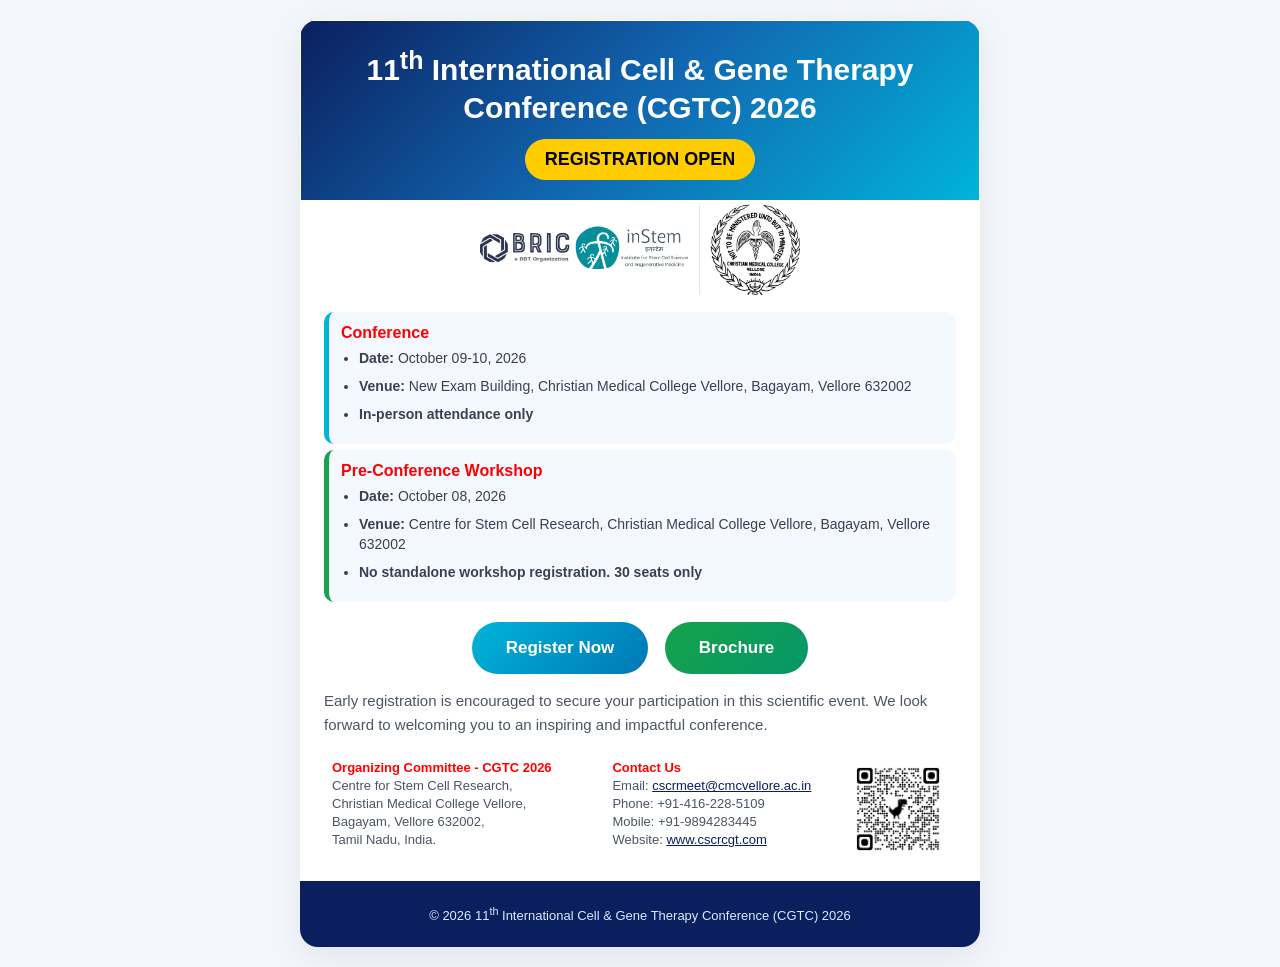
==== index.html @ 24af5c0c "Add files via upload" ====
<!DOCTYPE html>
<html lang="en">
<head>
<meta charset="UTF-8" />
<meta name="viewport" content="width=device-width, initial-scale=1.0" />
<title>Registration Open - 11 International Cell & Gene Therapy Conference 2026</title>

<style>
  body{
    margin:0;
    padding:0;
    background:#f3f6fb;
    font-family:'open sans',sans-serif;
    color:#222222;
  }

  table{
    border-spacing:0;
  }

  .wrapper{
    width:100%;
    table-layout:fixed;
    background:#f3f6fb;
    padding:20px 0;
  }

  .main{
    background:#ffffff;
    margin:0 auto;
    width:100%;
    max-width:680px;
    border-radius:18px;
    overflow:hidden;
    box-shadow:0 10px 35px rgba(0,0,0,0.08);
  }

  .hero{
    background:linear-gradient(135deg,#0b1f5e,#1167b1,#00b4d8);
    padding:20px 24px;
    text-align:center;
    color:#ffffff;
  }

  .logo-cell{
    text-align:center;
    padding:4px 0 0;
  }

  .logo-img{
    max-width:320px;
    height:auto;
    display:block;
    margin:0 auto;
  }

  .hero h1{
    margin:0;
    font-size:30px;
    line-height:38px;
    font-weight:800;
  }

  .hero p{
    margin-top:12px;
    font-size:15px;
    line-height:24px;
    opacity:0.95;
  }

  .blink{
    display:inline-block;
    margin-top:12px;
    background:#ffcc00;
    color:#000000;
    font-size:18px;
    font-weight:800;
    padding:10px 20px;
    border-radius:50px;
    animation:blink-animation 1s infinite;
  }

  @keyframes blink-animation {
    0% {opacity:1;}
    50% {opacity:0.25;}
    100% {opacity:1;}
  }

  .content{
    padding:10px 24px;
  }

  .content h2{
    margin-top:0;
    color:#0b1f5e;
    font-size:26px;
  }

  .content p{
    font-size:15px;
    line-height:24px;
    color:#4b5563;
    margin-bottom:16px;
  }

  .info-box{
    background:#f4f9ff;
    border-left:5px solid transparent;
    padding:12px;
    border-radius:10px;
    margin:6px 0;
  }


  .info-box h3{
    margin-top:0;
    margin-bottom:6px;
    color:#ff0000;
    font-size:16px;
  }

  .info-box ul{
    padding-left:18px;
    margin:6px 0 0;
  }

  .info-box li{
    margin-bottom:8px;
    color:#374151;
    line-height:20px;
    font-size:14px;
  }

  .button-container{
    text-align:center;
    margin:20px 0 12px;
  }

  .button{
    background:linear-gradient(135deg,#00b4d8,#0077b6);
    color:#ffffff !important;
    text-decoration:none;
    padding:16px 34px;
    border-radius:50px;
    font-size:17px;
    font-weight:700;
    display:inline-block;
  }

  .button.brochure{
    background:linear-gradient(135deg,#16a34a,#059669);
    color:#ffffff !important;
    text-decoration:none;
    padding:16px 34px;
    border-radius:50px;
    font-size:17px;
    font-weight:700;
    display:inline-block;
    margin-left:12px;
  }

  .footer{
    background:#0b1f5e;
    color:#dbeafe;
    text-align:center;
    padding:20px 18px;
    font-size:13px;
    line-height:20px;
  }

  .footer a{
    color:#ffffff;
    text-decoration:none;
  }

  .contact-left{
    width:39%;
  }

  .contact-center{
    width:39%;
    padding-top:18px;
  }

  .contact-qr{
    width:22%;
    padding-top:18px;
    text-align:center;
  }

  .no-top-margin{
    margin-top:0;
  }

  .contact-table td{
    vertical-align:top;
    padding:6px 8px;
  }

  .contact-table a{
    color:#0b1f5e;
    text-decoration:underline;
  }

  .contact-table strong{
    color:#ff0000;
  }

  .contact-table p{
    font-size:13px;
    line-height:18px;
    margin-bottom:6px;
  }

  .contact-qr img{
    max-width:100px;
    width:auto;
    height:auto;
    display:block;
    margin:0 auto;
  }

  .info-box.conference{
    border-left-color:#00b4d8;
  }

  .info-box.preconf{
    border-left-color:#16a34a;
  }

  @media screen and (max-width:600px){

    .hero{
      padding:16px 14px;
    }

    .hero h1{
      font-size:24px;
      line-height:32px;
    }

    .content{
      padding:14px 12px;
    }

    .content h2{
      font-size:24px;
    }

    .blink{
      font-size:15px;
      padding:8px 16px;
      margin-top:10px;
    }

    .contact-left,
    .contact-center,
    .contact-qr{
      width:100%;
      display:block;
    }

    .contact-center,
    .contact-qr{
      padding-top:0;
    }
    }
    /* External styles moved from inline and head */
    .contact-left{width:50%;}
    .contact-right{width:50%;padding-top:18px;}
    .no-top-margin{margin-top:0;}
    .contact-table td{vertical-align:top;padding:6px 8px;}
    .contact-table a{color:#0b1f5e;text-decoration:underline;}
    </style>
</head>

<body>

<div class="wrapper">

  <table class="main" width="100%">

    <!-- HERO SECTION -->
    <tr>
      <td>
        <table width="100%" role="presentation" cellspacing="0" cellpadding="0">
          <tr>
            <td class="hero">
              <h1>11<sup>th</sup> International Cell & Gene Therapy Conference (CGTC) 2026</h1>
              <div class="blink">REGISTRATION OPEN</div>
            </td>
          </tr>
          <tr>
            <td class="logo-cell">
              <img src="[data-uri]" alt="CGTC logo" class="logo-img" />
            </td>
          </tr>
        </table>
      </td>
    </tr>

    <!-- CONTENT -->
    <tr>
      <td class="content">

        <div class="info-box conference">

          <h3>Conference</h3>
          <ul>
            <li><strong>Date:</strong> October 09-10, 2026</li>
            <li><strong>Venue:</strong> New Exam Building, Christian Medical College Vellore, Bagayam, Vellore 632002</li>
            <li><strong>In-person attendance only</strong></li>
          </ul>

        </div>
        <div class="info-box preconf">

          <h3>Pre-Conference Workshop</h3>
          <ul>
            <li><strong>Date:</strong> October 08, 2026</li>
            <li><strong>Venue:</strong> Centre for Stem Cell Research, Christian Medical College Vellore, Bagayam, Vellore 632002</li>
            <li><strong>No standalone workshop registration. 30 seats only</strong></li>
          </ul>

        </div>
        <div class="button-container">
          <a href="https://www.cscrcgt.com" class="button" target="_blank" rel="noopener noreferrer">Register Now</a>
          <a href="CGTC2026.pdf" class="button brochure" target="_blank" rel="noopener noreferrer">Brochure</a>
        </div>

        <p>
          Early registration is encouraged to secure your participation
          in this scientific event. We look forward to welcoming you to an inspiring and impactful conference.
        </p>

        <table class="contact-table" width="100%" role="presentation" cellspacing="0" cellpadding="0">
          <tr>
            <td class="contact-left">
              <p class="no-top-margin">
                <strong>Organizing Committee - CGTC 2026</strong><br>
                Centre for Stem Cell Research,<br>
                Christian Medical College Vellore,<br>
                Bagayam, Vellore 632002,<br>
                Tamil Nadu, India.
              </p>
            </td>
            <td class="contact-center">
              <p class="no-top-margin">
                <strong>Contact Us</strong><br>
                Email: <a href="mailto:cscrmeet@cmcvellore.ac.in">cscrmeet@cmcvellore.ac.in</a><br>
                Phone: +91-416-228-5109<br>
                Mobile: +91-9894283445<br>
                Website: <a href="https://www.cscrcgt.com">www.cscrcgt.com</a>
              </p>
            </td>
            <td class="contact-qr">
              <p class="no-top-margin">
                <img src="[data-uri]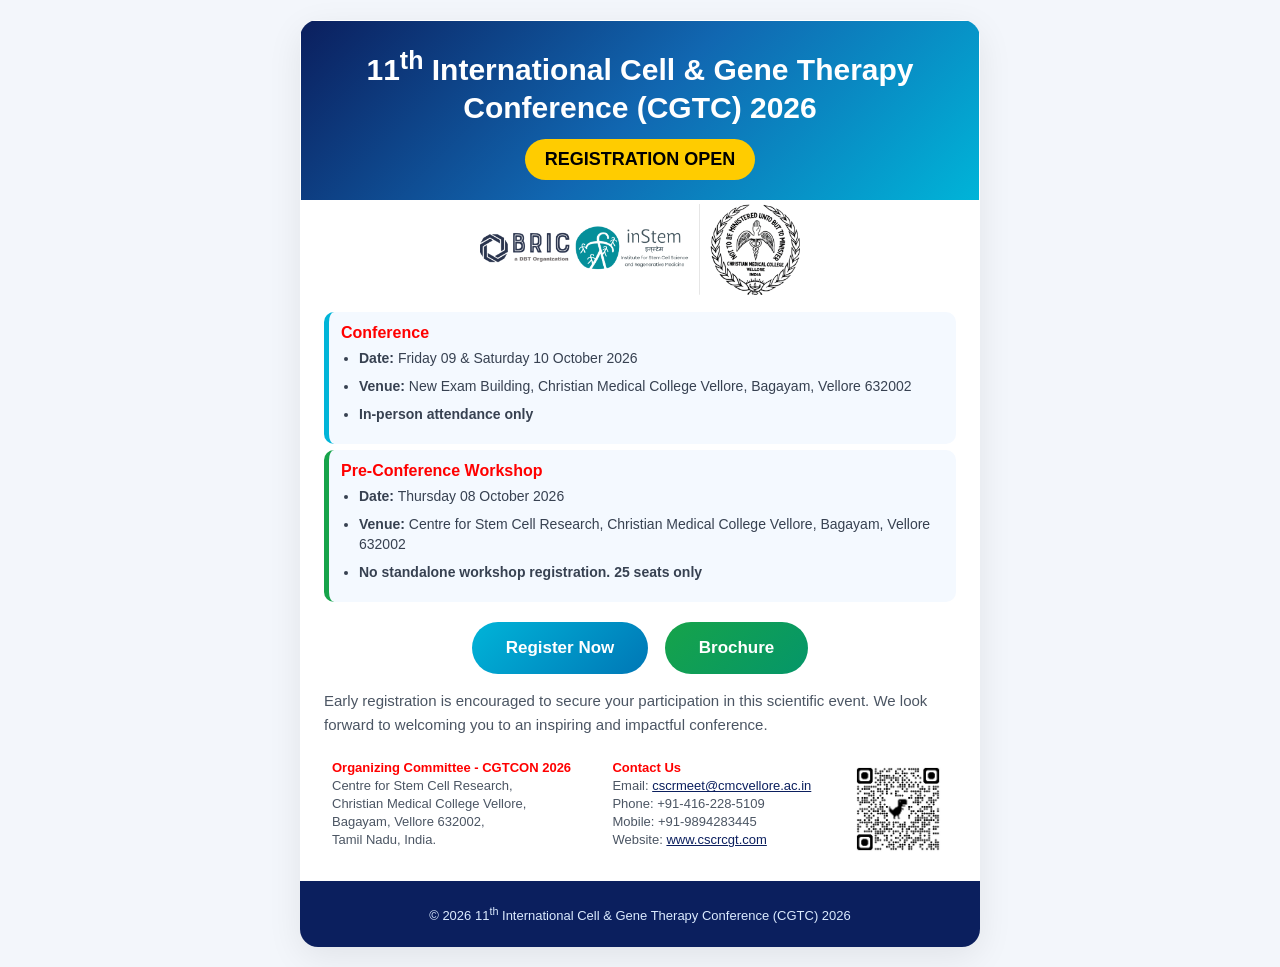
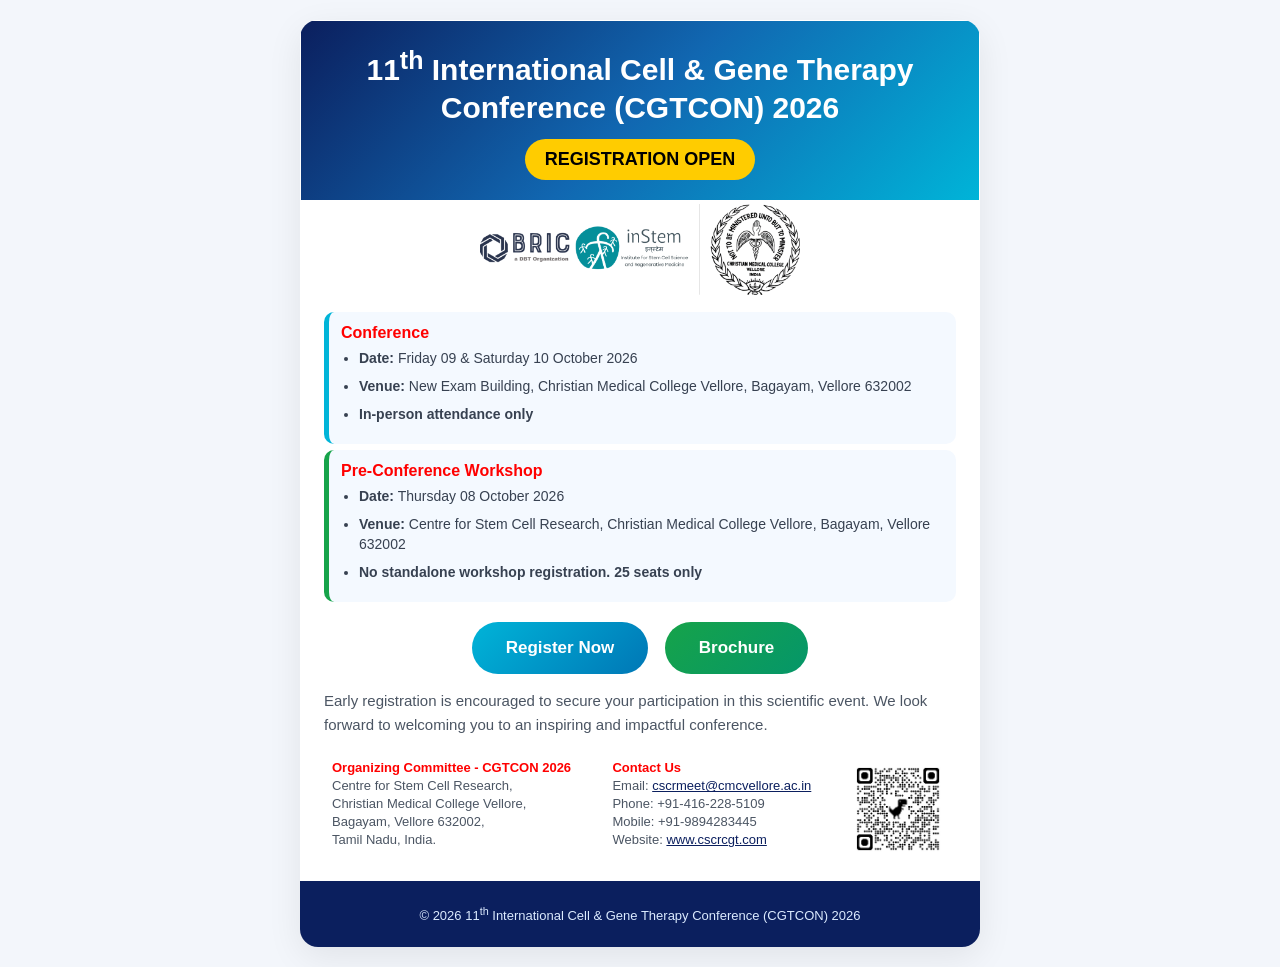
